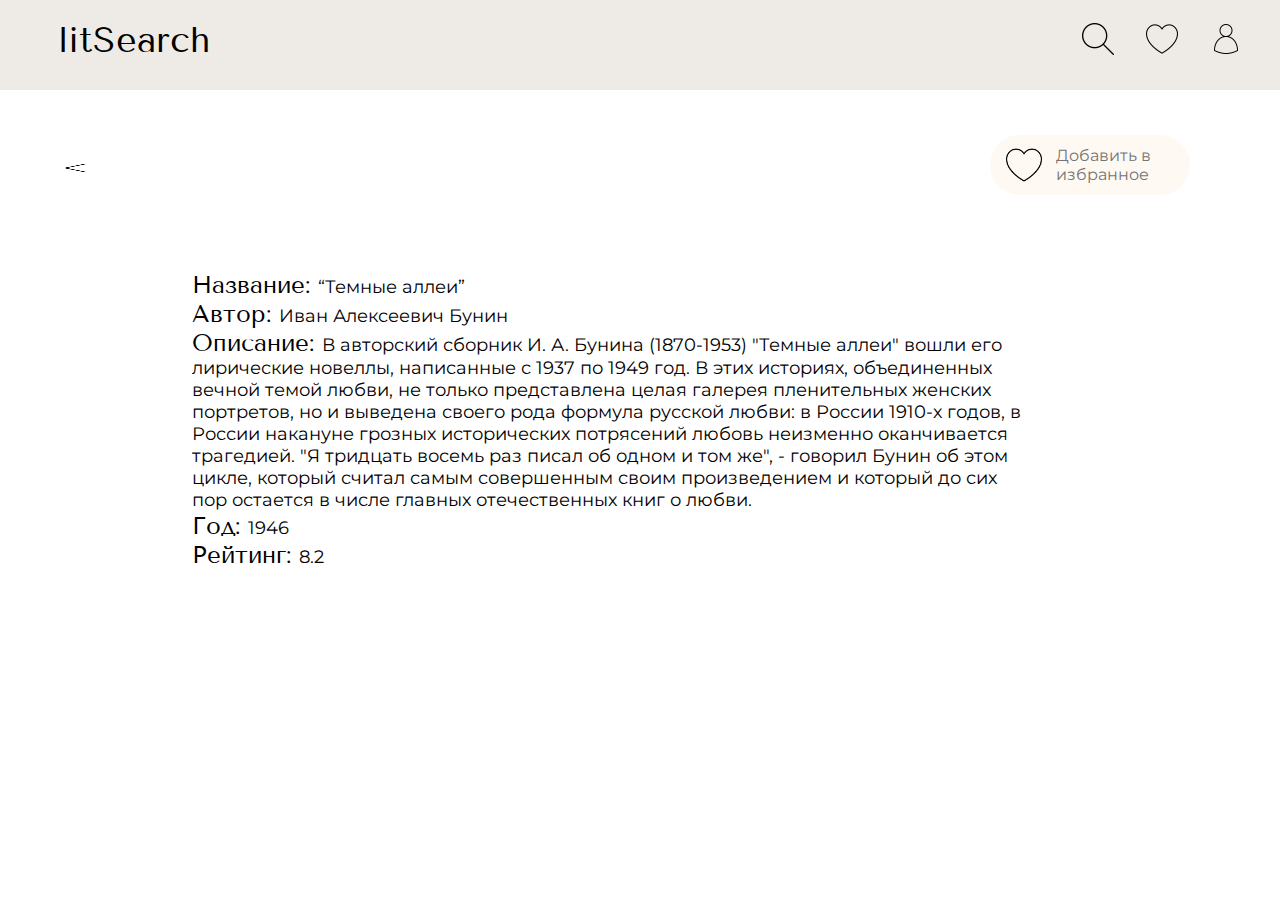
==== html/book.html @ 19b912cd "html+css" ====
<!DOCTYPE HTML>
<html>

<head>
    <meta http-equiv="Content-Type" content="text/html; charset=utf-8">
    <link href="../css/book_style.css" type="text/css" rel="stylesheet">
    <link href="https://fonts.googleapis.com/css?family=Tenor+Sans&display=swap" rel="stylesheet">
    <link href="https://fonts.googleapis.com/css?family=Montserrat&display=swap" rel="stylesheet">
    <title>litSearch - Book</title>
</head>

<body>
    <div id="bg">
        <div id="menu">
            <a href="main.html">
                <span id="upperlitSearch">litSearch</span>
            </a>
            <a href="profile.html">
                <img id="user_icon" class="icon" src="../images/user.png">
            </a>
            <a href="books.html">
                <img id="search_icon" class="icon" src="../images/search.png">
            </a>
            <a href="favorites.html">
                <img id="heart_icon" class="icon" src="../images/heart.png">
            </a>
        </div>
        <a href="books.html">
            <img id="arrow_icon_back" src="../images/arrow.png">
        </a>
        <div id="add_to_fav_block">
            <input type="image" id="heart_button" src="../images/heart.png">
            <span id="add_to_fav_text">Добавить в избранное</span>
        </div>
        <div id="book_block">
            <span class="book_title" id="book_name">Название: </span>
            <span class="book_text" id="book_name_text">“Темные аллеи”</br></span>
            <span class="book_title" id="book_author">Автор: </span>
            <span class="book_text" id="book_author_text">Иван Алексеевич Бунин</br></span>
            <span class="book_title" id="book_descr">Описание: </span>
            <span class="book_text" id="book_descr_text">В авторский сборник И. А. Бунина (1870-1953) "Темные аллеи" вошли его лирические новеллы, написанные с 1937 по 1949 год. В этих историях, объединенных вечной темой любви, не только представлена целая галерея пленительных женских портретов, но и выведена своего рода формула русской любви: в России 1910-х годов, в России накануне грозных исторических потрясений любовь неизменно оканчивается трагедией. "Я тридцать восемь раз писал об одном и том же", - говорил Бунин об этом цикле, который считал самым совершенным своим произведением и который до сих пор остается в числе главных отечественных книг о любви.
            </br></span>
            <span class="book_title" id="book_year">Год: </span>
            <span class="book_text" id="book_year_text">1946</br></span>
            <span class="book_title" id="book_rate">Рейтинг: </span>
            <span class="book_text" id="book_rate_text">8.2</br></span>
        </div>
    </div>
</body>

</html>
---- css/book_style.css ----
#bg {
    position: fixed;
    background-color: rgba(255, 255, 255, 1);
    opacity: 1;
    top: 0;
    left: 0;
    width: 100%;
    height: 100%;
}

#menu {
    background-color: rgba(227.37499594688416, 220.83796352148056, 213.1640625, 0.6000000238418579);
    opacity: 1;
    width: 100%;
    height: 10%;
    position: absolute;
    left: 0px;
    top: 0px;
}

#upperlitSearch {
    color: rgba(0, 0, 0, 1);
    opacity: 1;
    position: absolute;
    left: 58px;
    top: 20%;
    font-family: Tenor Sans;
    text-align: left;
    font-size: 36px;
    letter-spacing: 0;
    line-height: undefined;
}

.icon {
    opacity: 1;
    width: 32px;
    position: absolute;
    top: 25%;
}

#user_icon {
    right: 3%;
}

#heart_icon {
    right: 8%;
}

#search_icon {
    right: 13%;
}

#arrow_icon_back {
    position: absolute;
    top: 18%;
    left: 5%;
    opacity: 1;
    width: 60px;
    height: 12px;
    transform: rotate(180deg);
}

#add_to_fav_block {
    background-color: rgba(249.6875050663948, 232.20940053462982, 205.99219053983688, 0.23999999463558197);
    opacity: 1;
    width: 200px;
    height: 60px;
    position: absolute;
    right: 7%;
    top: 15%;
    border-top-left-radius: 58px;
    border-top-right-radius: 58px;
    border-bottom-left-radius: 58px;
    border-bottom-right-radius: 58px;
}

#heart_button {
    opacity: 1;
    width: 36px;
    /* height: 68px; */
    position: absolute;
    left: 8%;
    top: 20%;
    outline: none;
}

#add_to_fav_text {
    color: rgba(115.81250354647636, 115.81250354647636, 115.81250354647636, 1);
    opacity: 1;
    position: absolute;
    left: 33%;
    top: 18%;
    font-family: Montserrat;
    text-align: left;
    font-size: 16px;
    letter-spacing: 0;
    line-height: undefined;
}

#book_block {
    opacity: 1;
    width: 65%;
    /* height: 60px; */
    position: absolute;
    left: 15%;
    top: 30%;
}

.book_title {
    color: rgba(0, 0, 0, 1);
    opacity: 1;
    font-family: Tenor Sans;
    text-align: left;
    letter-spacing: 0;
    line-height: undefined;
    font-size: 24px;
}

.book_text {
    color: rgba(0, 0, 0, 1);
    opacity: 1;
    font-family: Montserrat;
    text-align: left;
    letter-spacing: 0;
    line-height: undefined;
    font-size: 18px;
}
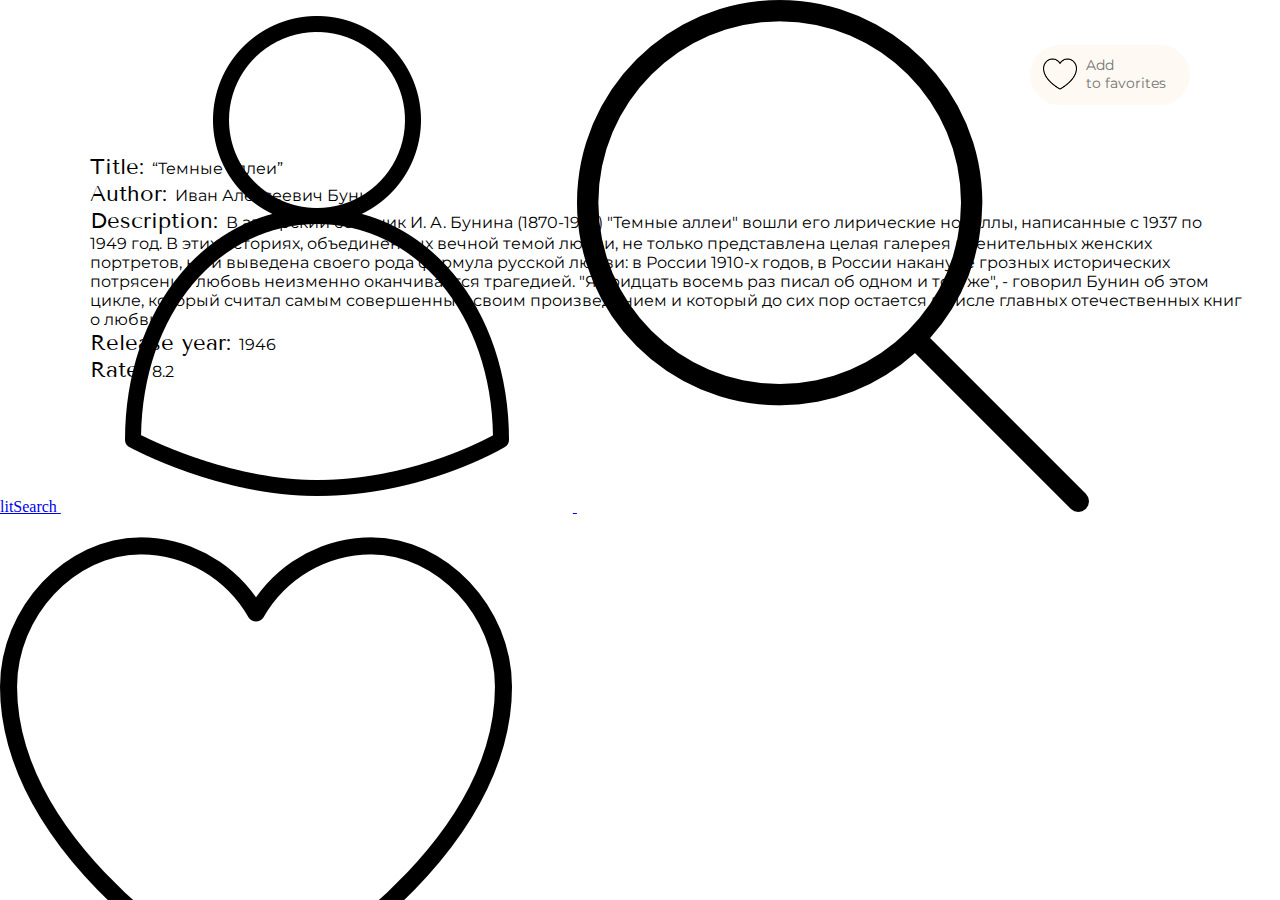
==== commit 56b38357: "added js" ====
--- a/html/book.html
+++ b/html/book.html
@@ -30,19 +30,19 @@
         </a>
         <div id="add_to_fav_block">
             <input type="image" id="heart_button" src="../images/heart.png">
-            <span id="add_to_fav_text">Добавить в избранное</span>
+            <span id="add_to_fav_text">Add</br>to favorites</span>
         </div>
         <div id="book_block">
-            <span class="book_title" id="book_name">Название: </span>
+            <span class="book_title" id="book_name">Title: </span>
             <span class="book_text" id="book_name_text">“Темные аллеи”</br></span>
-            <span class="book_title" id="book_author">Автор: </span>
+            <span class="book_title" id="book_author">Author: </span>
             <span class="book_text" id="book_author_text">Иван Алексеевич Бунин</br></span>
-            <span class="book_title" id="book_descr">Описание: </span>
+            <span class="book_title" id="book_descr">Description: </span>
             <span class="book_text" id="book_descr_text">В авторский сборник И. А. Бунина (1870-1953) "Темные аллеи" вошли его лирические новеллы, написанные с 1937 по 1949 год. В этих историях, объединенных вечной темой любви, не только представлена целая галерея пленительных женских портретов, но и выведена своего рода формула русской любви: в России 1910-х годов, в России накануне грозных исторических потрясений любовь неизменно оканчивается трагедией. "Я тридцать восемь раз писал об одном и том же", - говорил Бунин об этом цикле, который считал самым совершенным своим произведением и который до сих пор остается в числе главных отечественных книг о любви.
             </br></span>
-            <span class="book_title" id="book_year">Год: </span>
+            <span class="book_title" id="book_year">Release year: </span>
             <span class="book_text" id="book_year_text">1946</br></span>
-            <span class="book_title" id="book_rate">Рейтинг: </span>
+            <span class="book_title" id="book_rate">Rate: </span>
             <span class="book_text" id="book_rate_text">8.2</br></span>
         </div>
     </div>
--- a/css/book_style.css
+++ b/css/book_style.css
@@ -8,66 +8,15 @@
     height: 100%;
 }
 
-#menu {
-    background-color: rgba(227.37499594688416, 220.83796352148056, 213.1640625, 0.6000000238418579);
-    opacity: 1;
-    width: 100%;
-    height: 10%;
-    position: absolute;
-    left: 0px;
-    top: 0px;
-}
-
-#upperlitSearch {
-    color: rgba(0, 0, 0, 1);
-    opacity: 1;
-    position: absolute;
-    left: 58px;
-    top: 20%;
-    font-family: Tenor Sans;
-    text-align: left;
-    font-size: 36px;
-    letter-spacing: 0;
-    line-height: undefined;
-}
-
-.icon {
-    opacity: 1;
-    width: 32px;
-    position: absolute;
-    top: 25%;
-}
-
-#user_icon {
-    right: 3%;
-}
-
-#heart_icon {
-    right: 8%;
-}
-
-#search_icon {
-    right: 13%;
-}
-
-#arrow_icon_back {
-    position: absolute;
-    top: 18%;
-    left: 5%;
-    opacity: 1;
-    width: 60px;
-    height: 12px;
-    transform: rotate(180deg);
-}
-
 #add_to_fav_block {
+    cursor: pointer;
     background-color: rgba(249.6875050663948, 232.20940053462982, 205.99219053983688, 0.23999999463558197);
     opacity: 1;
-    width: 200px;
+    width: 160px;
     height: 60px;
     position: absolute;
     right: 7%;
-    top: 15%;
+    top: 5%;
     border-top-left-radius: 58px;
     border-top-right-radius: 58px;
     border-bottom-left-radius: 58px;
@@ -76,7 +25,7 @@
 
 #heart_button {
     opacity: 1;
-    width: 36px;
+    width: 34px;
     /* height: 68px; */
     position: absolute;
     left: 8%;
@@ -88,22 +37,22 @@
     color: rgba(115.81250354647636, 115.81250354647636, 115.81250354647636, 1);
     opacity: 1;
     position: absolute;
-    left: 33%;
+    left: 35%;
     top: 18%;
     font-family: Montserrat;
     text-align: left;
-    font-size: 16px;
+    font-size: 14px;
     letter-spacing: 0;
     line-height: undefined;
 }
 
 #book_block {
     opacity: 1;
-    width: 65%;
+    width: 90%;
     /* height: 60px; */
     position: absolute;
-    left: 15%;
-    top: 30%;
+    left: 7%;
+    top: 17%;
 }
 
 .book_title {
@@ -113,7 +62,7 @@
     text-align: left;
     letter-spacing: 0;
     line-height: undefined;
-    font-size: 24px;
+    font-size: 22px;
 }
 
 .book_text {
@@ -123,5 +72,5 @@
     text-align: left;
     letter-spacing: 0;
     line-height: undefined;
-    font-size: 18px;
+    font-size: 16px;
 }